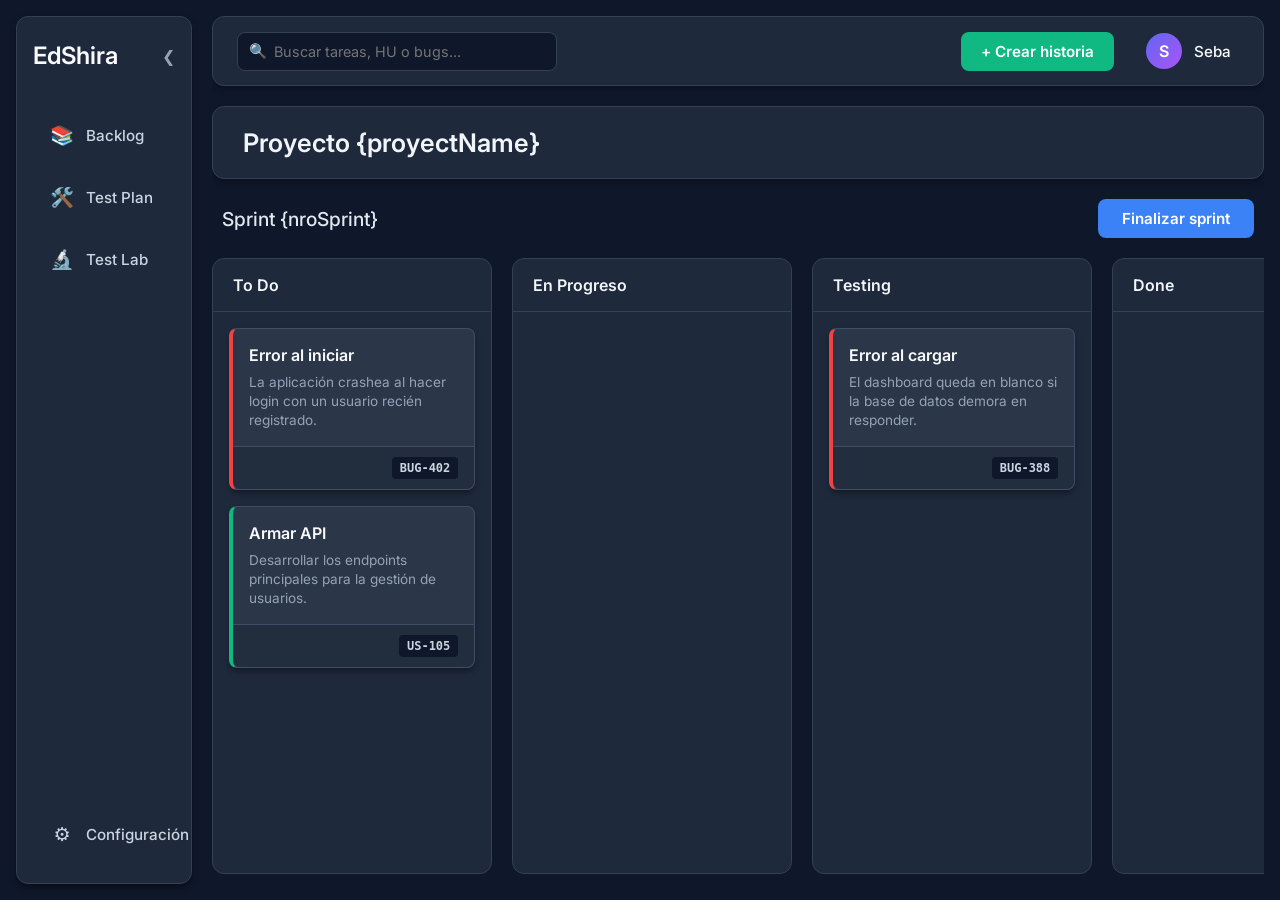
==== src/static/index.html @ 8f356b9b "Subo primera doc y primer index" ====
<!DOCTYPE html>
<html lang="es">
<head>
    <meta charset="UTF-8">
    <meta name="viewport" content="width=device-width, initial-scale=1.0">
    <title>EdShira - Proyecto {proyectName}</title>
    <link rel="stylesheet" href="styles/style.css">
    <link href="https://fonts.googleapis.com/css2?family=Inter:wght@400;500;600&display=swap" rel="stylesheet">
</head>
<body>
    <div class="app-container">
        <aside class="sidebar" id="sidebar">
            <div class="sidebar-header">
                <div class="brand-container">
                    <h2 class="full-logo">EdShira</h2>
                    <h2 class="mini-logo">ES</h2>
                </div>
                <span class="collapse-icon" id="toggle-sidebar">❮</span>
            </div>
            
            <nav class="sidebar-nav">
                <button class="nav-btn" title="Backlog">
                    <span class="nav-icon">📚</span>
                    <span class="nav-text">Backlog</span>
                </button>
                <button class="nav-btn" title="Test Plan">
                    <span class="nav-icon">🛠️</span>
                    <span class="nav-text">Test Plan</span>
                </button>
                <button class="nav-btn" title="Test Lab">
                    <span class="nav-icon">🔬</span>
                    <span class="nav-text">Test Lab</span>
                </button>
            </nav>
            
            <div class="sidebar-footer">
                <button class="nav-btn" title="Configuración">
                    <span class="nav-icon">⚙️</span>
                    <span class="nav-text">Configuración</span>
                </button>
            </div>
        </aside>

        <main class="main-content">
            
            <header class="global-navbar">
                <div class="search-box">
                    <span class="search-icon">🔍</span>
                    <input type="text" placeholder="Buscar tareas, HU o bugs..." class="search-input">
                </div>
                
                <div class="navbar-actions">
                    <button class="btn-create">+ Crear historia</button>
                    <div class="user-profile">
                        <div class="user-avatar">S</div>
                        <span class="user-name">Seba</span>
                    </div>
                </div>
            </header>

            <header class="top-header">
                <h1>Proyecto {proyectName}</h1>
            </header>

            <section class="sprint-header">
                <h2>Sprint {nroSprint}</h2>
                <button class="btn-primary">Finalizar sprint</button>
            </section>

            <div class="kanban-board">
                <div class="kanban-column" data-status="todo">
                    <div class="column-header">
                        <h3>To Do</h3>
                    </div>
                    <div class="kanban-cards">
                        <div class="card bug-card" draggable="true" id="task-1">
                            <div class="card-content">
                                <h4 class="task-title">Error al iniciar</h4>
                                <p class="task-desc">La aplicación crashea al hacer login con un usuario recién registrado.</p>
                            </div>
                            <div class="card-footer">
                                <span class="task-code">BUG-402</span>
                            </div>
                        </div>
                        
                        <div class="card story-card" draggable="true" id="task-2">
                            <div class="card-content">
                                <h4 class="task-title">Armar API</h4>
                                <p class="task-desc">Desarrollar los endpoints principales para la gestión de usuarios.</p>
                            </div>
                            <div class="card-footer">
                                <span class="task-code">US-105</span>
                            </div>
                        </div>
                    </div>
                </div>

                <div class="kanban-column" data-status="inprogress">
                    <div class="column-header">
                        <h3>En Progreso</h3>
                    </div>
                    <div class="kanban-cards"></div>
                </div>

                <div class="kanban-column" data-status="testing">
                    <div class="column-header">
                        <h3>Testing</h3>
                    </div>
                    <div class="kanban-cards">
                        <div class="card bug-card" draggable="true" id="task-3">
                            <div class="card-content">
                                <h4 class="task-title">Error al cargar</h4>
                                <p class="task-desc">El dashboard queda en blanco si la base de datos demora en responder.</p>
                            </div>
                            <div class="card-footer">
                                <span class="task-code">BUG-388</span>
                            </div>
                        </div>
                    </div>
                </div>

                <div class="kanban-column" data-status="done">
                    <div class="column-header">
                        <h3>Done</h3>
                    </div>
                    <div class="kanban-cards"></div>
                </div>
            </div>
        </main>
    </div>
    
    <script src="js/app.js"></script>
</body>
</html>
---- src/static/styles/style.css ----
* {
    margin: 0;
    padding: 0;
    box-sizing: border-box;
    font-family: 'Inter', system-ui, sans-serif;
}

body {
    background-color: #0f172a;
    color: #f1f5f9;
    height: 100vh;
    overflow: hidden;
}

.app-container {
    display: flex;
    height: 100%;
    padding: 16px;
    gap: 20px;
}

/* --- Panel Lateral (Sidebar) --- */
.sidebar {
    width: 260px; /* Ancho expandido */
    background-color: #1e293b;
    border: 1px solid #334155;
    border-radius: 12px;
    display: flex;
    flex-direction: column;
    padding: 24px 16px;
    box-shadow: 0 4px 6px -1px rgba(0, 0, 0, 0.5);
    transition: width 0.3s cubic-bezier(0.4, 0, 0.2, 1);
    overflow: hidden; /* Clave para que los textos no salgan al achicarse */
}

/* Estado Colapsado de la Sidebar */
.sidebar.collapsed {
    width: 80px; /* Ancho de la barra fina */
    padding: 24px 12px;
}

/* Cabecera y Logos de la Sidebar */
.sidebar-header {
    display: flex;
    justify-content: space-between;
    align-items: center;
    margin-bottom: 40px;
    color: #f8fafc;
}

.brand-container h2 {
    font-size: 1.5rem;
    font-weight: 600;
}

.mini-logo { display: none; }
.full-logo { display: block; }

/* Comportamiento de logos y flecha al colapsar */
.sidebar.collapsed .sidebar-header {
    flex-direction: column;
    gap: 24px;
}
.sidebar.collapsed .full-logo { display: none; }
.sidebar.collapsed .mini-logo { display: block; }

.collapse-icon {
    cursor: pointer;
    font-size: 1rem;
    color: #94a3b8;
    transition: transform 0.3s ease, color 0.2s ease;
}
.collapse-icon:hover { color: #f1f5f9; }

/* Gira la flecha 180 grados al colapsar */
.sidebar.collapsed .collapse-icon {
    transform: rotate(180deg);
}

/* Botones de Navegación */
.sidebar-nav {
    flex-grow: 1;
    display: flex;
    flex-direction: column;
    gap: 12px;
}

.nav-btn {
    background-color: transparent;
    border: 1px solid transparent; /* Sin borde de inicio para diseño más limpio */
    border-radius: 8px;
    padding: 12px 16px;
    display: flex;
    align-items: center;
    gap: 12px;
    font-size: 0.95rem;
    font-weight: 500;
    color: #cbd5e1;
    cursor: pointer;
    transition: all 0.2s ease;
    white-space: nowrap; /* Evita que el texto baje de línea */
}

.nav-btn:hover {
    background-color: #334155;
    color: #ffffff;
    border-color: #475569;
}

.nav-icon {
    font-size: 1.2rem;
    min-width: 24px; /* Asegura que el icono tenga espacio fijo */
    text-align: center;
}

/* Comportamiento de botones al colapsar */
.sidebar.collapsed .nav-btn {
    padding: 12px 0;
    justify-content: center; /* Centra el icono */
}
.sidebar.collapsed .nav-text {
    display: none; /* Oculta el texto */
}

.sidebar-footer {
    margin-top: auto;
}

/* --- Contenido Principal (Se mantiene igual que antes) --- */
.main-content {
    flex-grow: 1;
    display: flex;
    flex-direction: column;
    gap: 20px;
    overflow: hidden; /* Para que el tablero haga scroll interno */
}

.top-header {
    background-color: #1e293b;
    border: 1px solid #334155;
    border-radius: 12px;
    padding: 20px 30px;
    box-shadow: 0 4px 6px -1px rgba(0, 0, 0, 0.3);
}

.top-header h1 {
    font-size: 1.6rem;
    font-weight: 600;
}

.sprint-header {
    display: flex;
    justify-content: space-between;
    align-items: center;
    padding: 0 10px;
}

.sprint-header h2 {
    font-size: 1.2rem;
    font-weight: 500;
    color: #e2e8f0;
}

.btn-primary {
    background-color: #3b82f6;
    color: #ffffff;
    border: none;
    border-radius: 8px;
    padding: 10px 24px;
    font-weight: 600;
    font-size: 0.95rem;
    cursor: pointer;
    transition: background-color 0.2s ease;
}

.btn-primary:hover {
    background-color: #2563eb;
}

/* --- Tablero Kanban (Se mantiene igual que antes) --- */
.kanban-board {
    display: flex;
    flex-grow: 1;
    gap: 20px;
    overflow-x: auto;
    padding-bottom: 10px;
}

.kanban-column {
    flex: 1;
    min-width: 280px;
    background-color: #1e293b;
    border: 1px solid #334155;
    border-radius: 12px;
    display: flex;
    flex-direction: column;
}

.column-header {
    padding: 16px 20px;
    border-bottom: 1px solid #334155;
}

.column-header h3 {
    font-size: 1rem;
    font-weight: 600;
    color: #f1f5f9;
}

.kanban-cards {
    padding: 16px;
    flex-grow: 1;
    overflow-y: auto;
    display: flex;
    flex-direction: column;
    gap: 16px;
    transition: background-color 0.2s ease;
}

.kanban-cards.drag-over {
    background-color: #2a384e;
    border-radius: 0 0 12px 12px;
}

/* --- Tarjetas (Cards) --- */
.card {
    background-color: #2b3648;
    border-radius: 8px;
    cursor: grab;
    display: flex;
    flex-direction: column;
    box-shadow: 0 4px 6px -1px rgba(0, 0, 0, 0.4);
    border: 1px solid #3f4e66;
    transition: transform 0.2s ease, box-shadow 0.2s ease;
}

.card:hover {
    transform: translateY(-2px);
    box-shadow: 0 10px 15px -3px rgba(0, 0, 0, 0.5);
    border-color: #64748b;
}

.card:active {
    cursor: grabbing;
}

.card.dragging {
    opacity: 0.6;
    transform: scale(1.02);
}

.card-content {
    padding: 16px;
}

.task-title {
    font-size: 1rem;
    font-weight: 600;
    color: #f8fafc;
    margin-bottom: 8px;
}

.task-desc {
    font-size: 0.85rem;
    color: #94a3b8;
    line-height: 1.4;
}

.card-footer {
    padding: 10px 16px;
    background-color: rgba(15, 23, 42, 0.3);
    border-top: 1px solid #3f4e66;
    display: flex;
    justify-content: flex-end;
    border-radius: 0 0 8px 8px;
}

.task-code {
    font-size: 0.75rem;
    font-family: monospace;
    font-weight: 600;
    background-color: #0f172a;
    color: #cbd5e1;
    padding: 4px 8px;
    border-radius: 4px;
}

.bug-card { border-left: 4px solid #ef4444; }
.story-card { border-left: 4px solid #10b981; }

/* --- Barra de Navegación Global (NUEVA) --- */
.global-navbar {
    display: flex;
    justify-content: space-between;
    align-items: center;
    background-color: #1e293b;
    border: 1px solid #334155;
    border-radius: 12px;
    padding: 12px 24px;
    box-shadow: 0 4px 6px -1px rgba(0, 0, 0, 0.3);
}

.search-box {
    position: relative;
    display: flex;
    align-items: center;
    width: 320px;
}

.search-icon {
    position: absolute;
    left: 12px;
    font-size: 0.9rem;
    color: #94a3b8;
}

.search-input {
    width: 100%;
    background-color: #0f172a;
    border: 1px solid #334155;
    border-radius: 8px;
    padding: 10px 10px 10px 36px;
    color: #f1f5f9;
    font-size: 0.9rem;
    outline: none;
    transition: border-color 0.2s ease, box-shadow 0.2s ease;
}

.search-input:focus {
    border-color: #3b82f6;
    box-shadow: 0 0 0 2px rgba(59, 130, 246, 0.2);
}

.navbar-actions {
    display: flex;
    align-items: center;
    gap: 24px;
}

.btn-create {
    background-color: #10b981; /* Verde esmeralda para acción principal */
    color: #ffffff;
    border: none;
    border-radius: 8px;
    padding: 10px 20px;
    font-weight: 600;
    font-size: 0.95rem;
    cursor: pointer;
    transition: background-color 0.2s ease, transform 0.2s ease;
}

.btn-create:hover {
    background-color: #059669;
    transform: translateY(-1px);
}

.user-profile {
    display: flex;
    align-items: center;
    gap: 12px;
    cursor: pointer;
    padding: 4px 8px;
    border-radius: 8px;
    transition: background-color 0.2s ease;
}

.user-profile:hover {
    background-color: #2a384e;
}

.user-avatar {
    width: 36px;
    height: 36px;
    /* Degradado sutil para el avatar */
    background: linear-gradient(135deg, #6366f1 0%, #a855f7 100%);
    border-radius: 50%;
    display: flex;
    justify-content: center;
    align-items: center;
    font-weight: 600;
    color: white;
    font-size: 1rem;
}

.user-name {
    font-weight: 500;
    font-size: 0.95rem;
    color: #f8fafc;
}
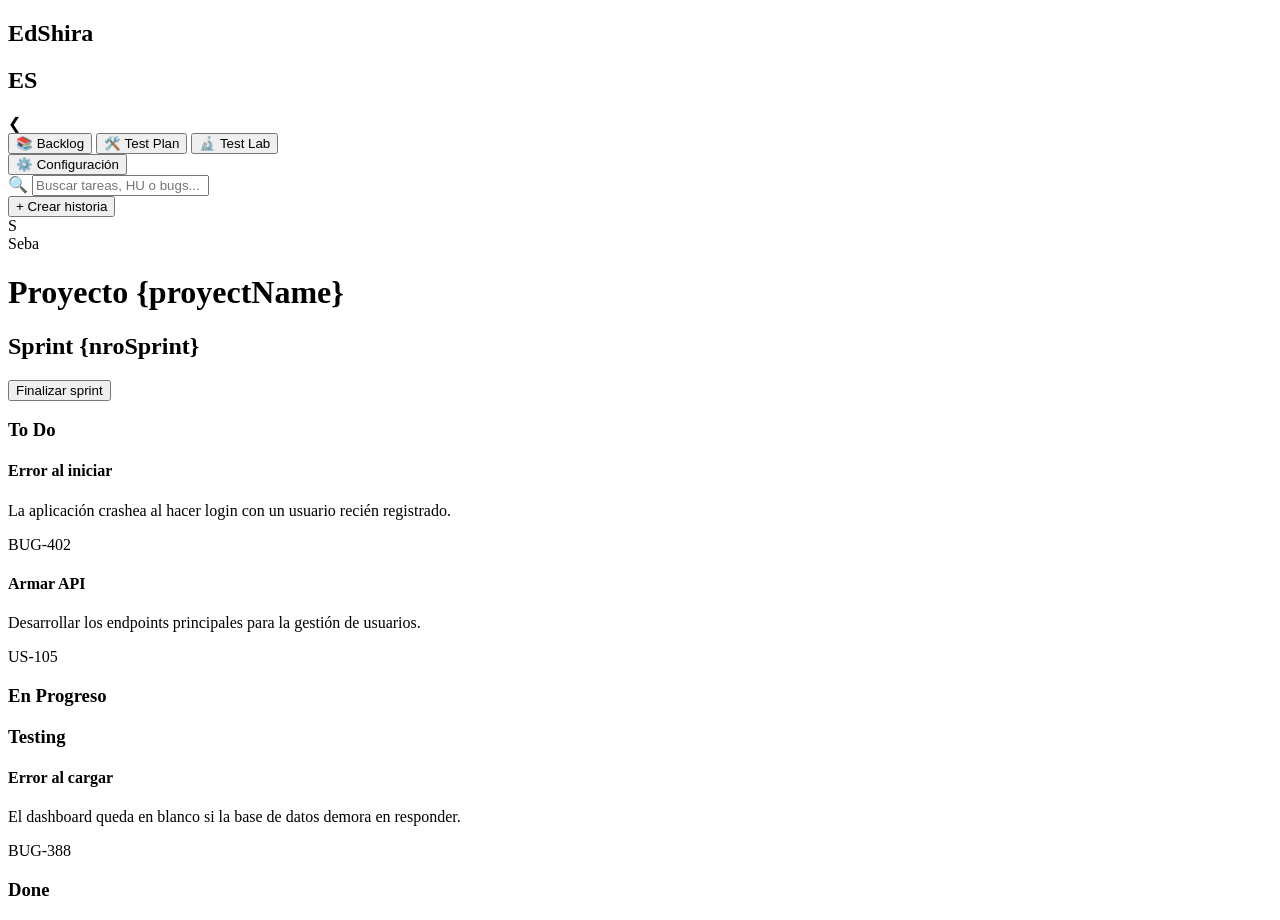
==== commit 3f101afe: "Agrego apis de proyecto" ====
--- a/src/static/index.html
+++ b/src/static/index.html
@@ -4,7 +4,7 @@
     <meta charset="UTF-8">
     <meta name="viewport" content="width=device-width, initial-scale=1.0">
     <title>EdShira - Proyecto {proyectName}</title>
-    <link rel="stylesheet" href="styles/style.css">
+    <link rel="stylesheet" href="/static/styles/style.css">
     <link href="https://fonts.googleapis.com/css2?family=Inter:wght@400;500;600&display=swap" rel="stylesheet">
 </head>
 <body>
@@ -129,6 +129,6 @@
         </main>
     </div>
     
-    <script src="js/app.js"></script>
+    <script src="/static/js/app.js"></script>
 </body>
 </html>
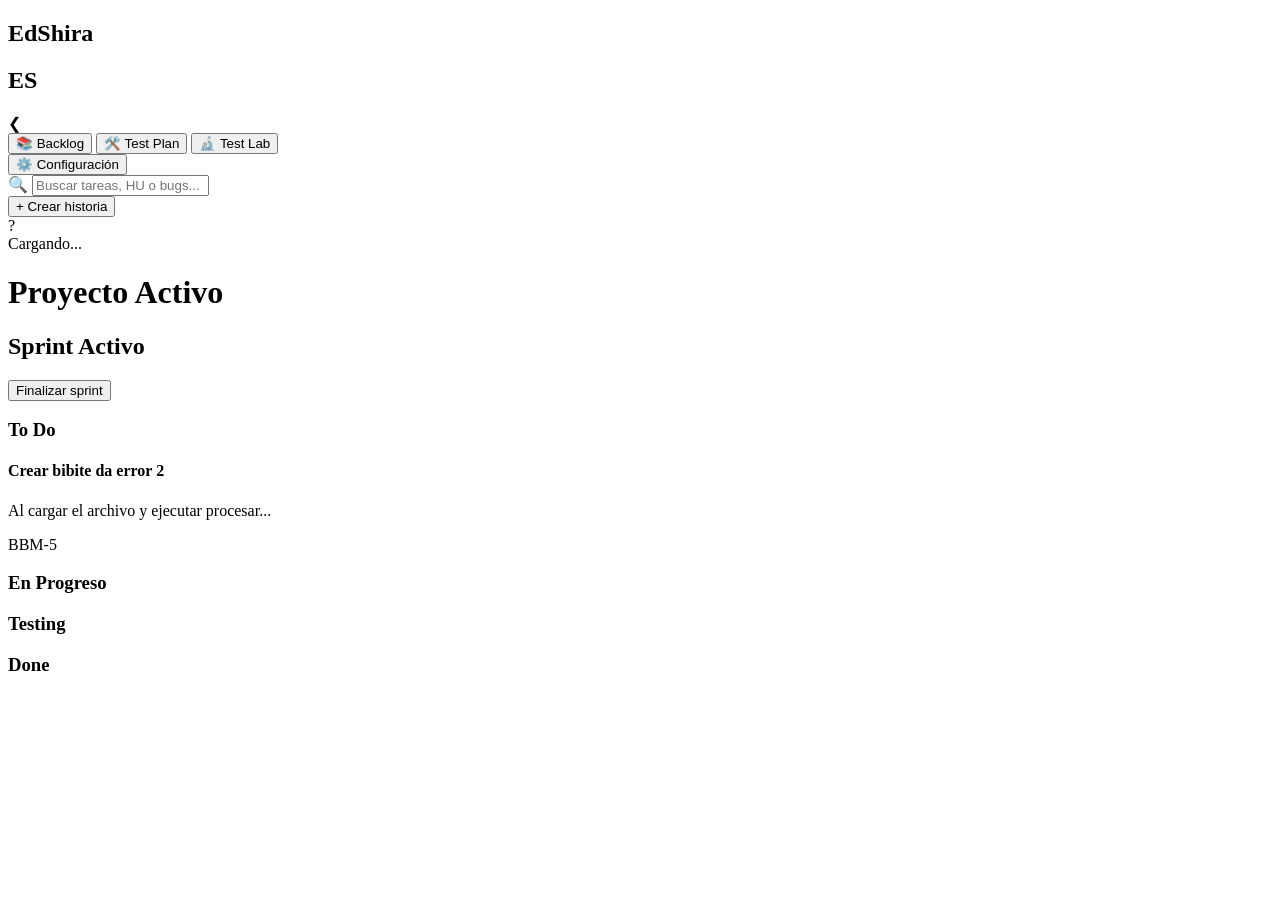
==== commit c15a5493: "Integro login con FE" ====
--- a/src/static/index.html
+++ b/src/static/index.html
@@ -3,12 +3,95 @@
 <head>
     <meta charset="UTF-8">
     <meta name="viewport" content="width=device-width, initial-scale=1.0">
-    <title>EdShira - Proyecto {proyectName}</title>
+    <title>EdShira - Gestión Ágil</title>
     <link rel="stylesheet" href="/static/styles/style.css">
     <link href="https://fonts.googleapis.com/css2?family=Inter:wght@400;500;600&display=swap" rel="stylesheet">
 </head>
 <body>
+
+    <div id="init-modal" class="modal-overlay" style="display: none;">
+        <div class="modal-content">
+            <div class="modal-header">
+                <h2 id="init-modal-title">¡Bienvenido a EdShira! 🚀</h2>
+            </div>
+            
+            <div class="modal-body">
+                <div id="login-section" style="display: none;">
+                    <p class="modal-subtitle">Para empezar, ingresá tu usuario.</p>
+                    <div class="form-group">
+                        <input type="text" id="username-input" class="modal-input" placeholder="Ej: Seba" autocomplete="off">
+                        <p id="login-error" class="error-text" style="display: none;">Por favor, ingresá un nombre.</p>
+                    </div>
+                    <button id="btn-login" class="btn-primary w-100">Ingresar</button>
+                </div>
+
+                <div id="project-section" style="display: none;">
+                    <p class="modal-subtitle">No tenés proyectos. Elegí uno para suscribirte:</p>
+                    <div class="form-group">
+                        <select id="project-select" class="modal-input">
+                            <option value="">Cargando proyectos...</option>
+                        </select>
+                    </div>
+                    <button id="btn-subscribe" class="btn-primary w-100">Suscribirse</button>
+                </div>
+            </div>
+        </div>
+    </div>
+
+    <div id="create-modal" class="modal-overlay" style="display: none;">
+        <div class="modal-content">
+            <div class="modal-header">
+                <h2>Crear Nueva Tarea</h2>
+                <button class="close-modal" id="close-create-modal">✖</button>
+            </div>
+            <div class="modal-body">
+                <div class="form-group">
+                    <label>Tipo de Tarea</label>
+                    <select id="create-type" class="modal-input">
+                        <option value="HU">Historia de Usuario</option>
+                        <option value="Bug">Bug</option>
+                    </select>
+                </div>
+                <div class="form-group">
+                    <label>Título</label>
+                    <input type="text" id="create-title" class="modal-input" placeholder="Ej: Armar API de Login">
+                </div>
+                <div class="form-group">
+                    <label>Descripción</label>
+                    <textarea id="create-desc" class="modal-input" rows="4" placeholder="Detalles de la tarea..."></textarea>
+                </div>
+                <button id="btn-create-task" class="btn-primary w-100">Crear Tarea</button>
+            </div>
+        </div>
+    </div>
+
+    <div id="view-modal" class="modal-overlay" style="display: none;">
+        <div class="modal-content modal-lg">
+            <div class="modal-header">
+                <div class="view-header-title">
+                    <span id="view-code" class="task-code">BBM-0</span>
+                    <h2 id="view-title">Título de la tarea</h2>
+                </div>
+                <button class="close-modal" id="close-view-modal">✖</button>
+            </div>
+            <div class="modal-body view-grid">
+                <div class="view-main">
+                    <label>Descripción</label>
+                    <div id="view-desc" class="view-box">Cargando...</div>
+                </div>
+                <div class="view-sidebar">
+                    <div class="view-detail"><strong>Tipo:</strong> <span id="view-type">-</span></div>
+                    <div class="view-detail"><strong>Estado:</strong> <span id="view-status">-</span></div>
+                    <div class="view-detail"><strong>Sprint:</strong> <span id="view-sprint">-</span></div>
+                    <div class="view-detail"><strong>Proyecto:</strong> <span id="view-project">-</span></div>
+                    <div class="view-detail"><strong>Creador:</strong> <span id="view-creator">-</span></div>
+                    <div class="view-detail"><strong>Responsable:</strong> <span id="view-owner">-</span></div>
+                </div>
+            </div>
+        </div>
+    </div>
     <div class="app-container">
+        
         <aside class="sidebar" id="sidebar">
             <div class="sidebar-header">
                 <div class="brand-container">
@@ -50,79 +133,51 @@
                 </div>
                 
                 <div class="navbar-actions">
-                    <button class="btn-create">+ Crear historia</button>
+                    <button class="btn-create" id="btn-open-create">+ Crear historia</button>
                     <div class="user-profile">
-                        <div class="user-avatar">S</div>
-                        <span class="user-name">Seba</span>
+                        <div class="user-avatar" id="nav-avatar">?</div>
+                        <span class="user-name" id="nav-username">Cargando...</span>
                     </div>
                 </div>
             </header>
 
             <header class="top-header">
-                <h1>Proyecto {proyectName}</h1>
+                <h1 id="project-title-display">Proyecto Activo</h1>
             </header>
 
             <section class="sprint-header">
-                <h2>Sprint {nroSprint}</h2>
+                <h2 id="sprint-title-display">Sprint Activo</h2>
                 <button class="btn-primary">Finalizar sprint</button>
             </section>
 
             <div class="kanban-board">
                 <div class="kanban-column" data-status="todo">
-                    <div class="column-header">
-                        <h3>To Do</h3>
-                    </div>
+                    <div class="column-header"><h3>To Do</h3></div>
                     <div class="kanban-cards">
-                        <div class="card bug-card" draggable="true" id="task-1">
+                        <div class="card bug-card" draggable="true" id="8">
                             <div class="card-content">
-                                <h4 class="task-title">Error al iniciar</h4>
-                                <p class="task-desc">La aplicación crashea al hacer login con un usuario recién registrado.</p>
+                                <h4 class="task-title">Crear bibite da error 2</h4>
+                                <p class="task-desc">Al cargar el archivo y ejecutar procesar...</p>
                             </div>
                             <div class="card-footer">
-                                <span class="task-code">BUG-402</span>
-                            </div>
-                        </div>
-                        
-                        <div class="card story-card" draggable="true" id="task-2">
-                            <div class="card-content">
-                                <h4 class="task-title">Armar API</h4>
-                                <p class="task-desc">Desarrollar los endpoints principales para la gestión de usuarios.</p>
-                            </div>
-                            <div class="card-footer">
-                                <span class="task-code">US-105</span>
+                                <span class="task-code">BBM-5</span>
                             </div>
                         </div>
                     </div>
                 </div>
 
                 <div class="kanban-column" data-status="inprogress">
-                    <div class="column-header">
-                        <h3>En Progreso</h3>
-                    </div>
+                    <div class="column-header"><h3>En Progreso</h3></div>
                     <div class="kanban-cards"></div>
                 </div>
 
                 <div class="kanban-column" data-status="testing">
-                    <div class="column-header">
-                        <h3>Testing</h3>
-                    </div>
-                    <div class="kanban-cards">
-                        <div class="card bug-card" draggable="true" id="task-3">
-                            <div class="card-content">
-                                <h4 class="task-title">Error al cargar</h4>
-                                <p class="task-desc">El dashboard queda en blanco si la base de datos demora en responder.</p>
-                            </div>
-                            <div class="card-footer">
-                                <span class="task-code">BUG-388</span>
-                            </div>
-                        </div>
-                    </div>
+                    <div class="column-header"><h3>Testing</h3></div>
+                    <div class="kanban-cards"></div>
                 </div>
 
                 <div class="kanban-column" data-status="done">
-                    <div class="column-header">
-                        <h3>Done</h3>
-                    </div>
+                    <div class="column-header"><h3>Done</h3></div>
                     <div class="kanban-cards"></div>
                 </div>
             </div>
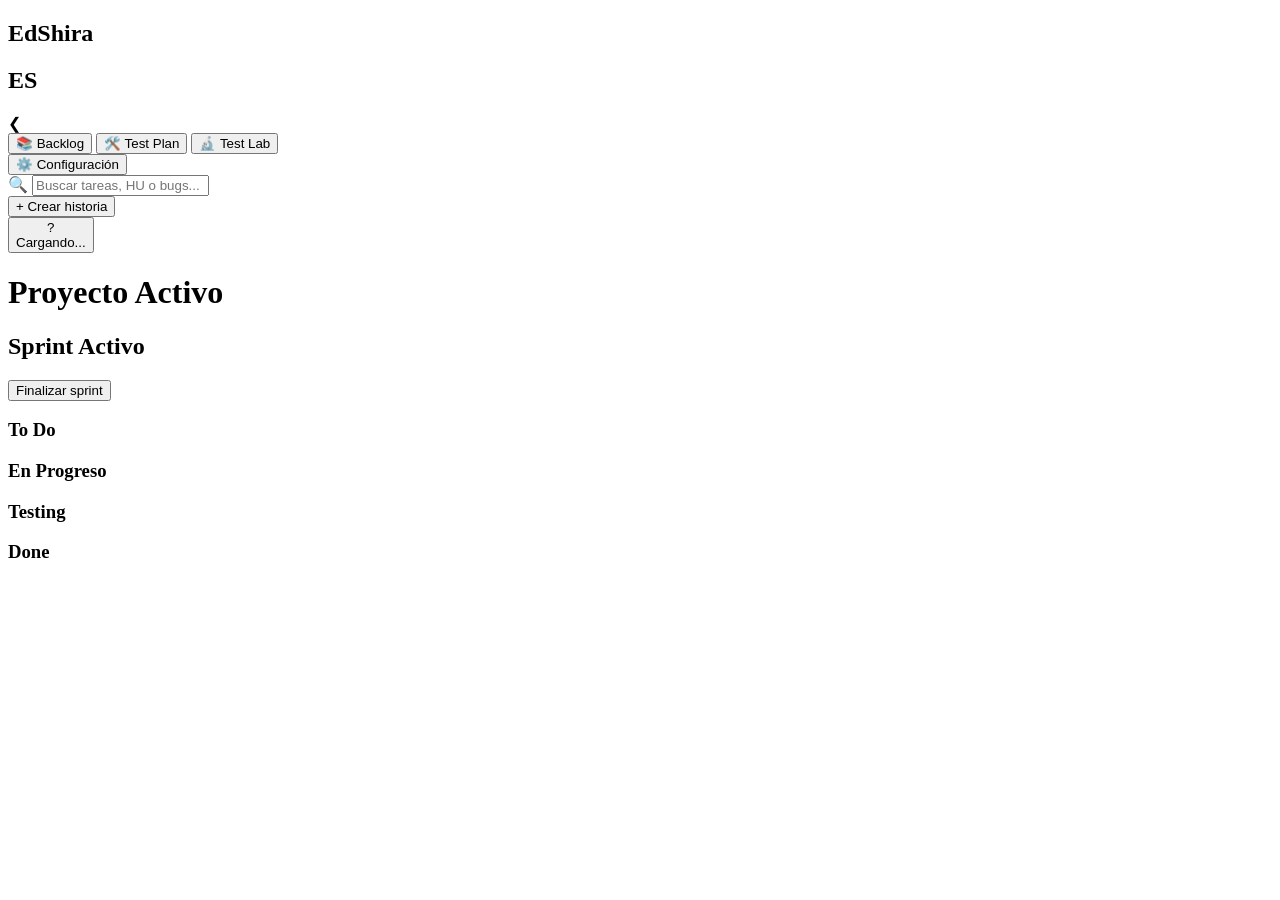
==== commit 89a1bd88: "Cambios esteticos" ====
--- a/src/static/index.html
+++ b/src/static/index.html
@@ -60,33 +60,92 @@
                     <label>Descripción</label>
                     <textarea id="create-desc" class="modal-input" rows="4" placeholder="Detalles de la tarea..."></textarea>
                 </div>
+
+                <div class="form-group checkbox-group">
+                    <label class="checkbox-label" style="cursor: pointer; display: flex; align-items: center; gap: 8px;">
+                        <input type="checkbox" id="create-in-sprint" checked>
+                        <span>Agregar al sprint actual</span>
+                    </label>
+                </div>
+                
                 <button id="btn-create-task" class="btn-primary w-100">Crear Tarea</button>
             </div>
         </div>
     </div>
 
+    <div id="change-project-modal" class="modal-overlay" style="display: none;">
+        <div class="modal-content">
+            <div class="modal-header">
+                <h2>Cambiar de Proyecto</h2>
+                <button class="close-modal" id="close-change-project-modal">✖</button>
+            </div>
+            <div class="modal-body">
+                <p class="modal-subtitle">Selecciona el proyecto al que deseas cambiar:</p>
+                <div class="form-group">
+                    <select id="change-project-select" class="modal-input">
+                        <option value="">Cargando proyectos...</option>
+                    </select>
+                </div>
+                <button id="btn-confirm-change-project" class="btn-primary w-100">Cambiar Proyecto</button>
+            </div>
+        </div>
+    </div>
+
     <div id="view-modal" class="modal-overlay" style="display: none;">
-        <div class="modal-content modal-lg">
-            <div class="modal-header">
-                <div class="view-header-title">
-                    <span id="view-code" class="task-code">BBM-0</span>
+        <div class="modal-content modal-stacked">
+            
+            <div class="modal-header-stacked">
+                <div class="title-container">
+                    <span id="view-code" class="task-code-badge">BBM-0</span>
                     <h2 id="view-title">Título de la tarea</h2>
                 </div>
                 <button class="close-modal" id="close-view-modal">✖</button>
             </div>
-            <div class="modal-body view-grid">
-                <div class="view-main">
-                    <label>Descripción</label>
-                    <div id="view-desc" class="view-box">Cargando...</div>
-                </div>
-                <div class="view-sidebar">
-                    <div class="view-detail"><strong>Tipo:</strong> <span id="view-type">-</span></div>
-                    <div class="view-detail"><strong>Estado:</strong> <span id="view-status">-</span></div>
-                    <div class="view-detail"><strong>Sprint:</strong> <span id="view-sprint">-</span></div>
-                    <div class="view-detail"><strong>Proyecto:</strong> <span id="view-project">-</span></div>
-                    <div class="view-detail"><strong>Creador:</strong> <span id="view-creator">-</span></div>
-                    <div class="view-detail"><strong>Responsable:</strong> <span id="view-owner">-</span></div>
-                </div>
+            
+            <div class="modal-body-stacked">
+                
+                <div class="meta-row double-col">
+                    <div class="meta-field">
+                        <strong>Tipo de Historia</strong>
+                        <span id="view-type">-</span>
+                    </div>
+                    <div class="meta-field">
+                        <strong>Estado</strong>
+                        <span id="view-status">-</span>
+                    </div>
+                </div>
+                
+                <div class="meta-row double-col">
+                    <div class="meta-field">
+                        <strong>Proyecto</strong>
+                        <span id="view-project">-</span>
+                    </div>
+                    <div class="meta-field">
+                        <strong>Sprint</strong>
+                        <span id="view-sprint">-</span>
+                    </div>
+                </div>
+                
+                <div class="meta-row double-col">
+                    <div class="meta-field">
+                        <strong>Creador</strong>
+                        <span id="view-creator">-</span>
+                    </div>
+                    <div class="meta-field">
+                        <strong>Responsable</strong>
+                        <select id="view-owner-select" class="view-select">
+                            <option value="">Sin asignar</option>
+                        </select>
+                    </div>
+                </div>
+                
+                <div class="meta-row single-col">
+                    <div class="meta-field">
+                        <strong class="section-label">Descripción</strong>
+                        <div id="view-desc" class="view-box">Cargando...</div>
+                    </div>
+                </div>
+
             </div>
         </div>
     </div>
@@ -102,15 +161,15 @@
             </div>
             
             <nav class="sidebar-nav">
-                <button class="nav-btn" title="Backlog">
+                <button class="nav-btn" title="Backlog" onclick="window.location.href='/edshira/backlog'">
                     <span class="nav-icon">📚</span>
                     <span class="nav-text">Backlog</span>
                 </button>
-                <button class="nav-btn" title="Test Plan">
+                <button class="nav-btn" title="Test Plan" onclick="window.location.href='/edshira/testing'">
                     <span class="nav-icon">🛠️</span>
                     <span class="nav-text">Test Plan</span>
                 </button>
-                <button class="nav-btn" title="Test Lab">
+                <button class="nav-btn" title="Test Lab"  onclick="window.location.href='/edshira/testing'">
                     <span class="nav-icon">🔬</span>
                     <span class="nav-text">Test Lab</span>
                 </button>
@@ -135,8 +194,20 @@
                 <div class="navbar-actions">
                     <button class="btn-create" id="btn-open-create">+ Crear historia</button>
                     <div class="user-profile">
-                        <div class="user-avatar" id="nav-avatar">?</div>
-                        <span class="user-name" id="nav-username">Cargando...</span>
+                        <button class="user-avatar-btn" id="user-avatar-btn">
+                            <div class="user-avatar" id="nav-avatar">?</div>
+                            <span class="user-name" id="nav-username">Cargando...</span>
+                        </button>
+                        <div class="user-dropdown" id="user-dropdown" style="display: none;">
+                            <button class="dropdown-item" id="btn-logout">
+                                <span class="dropdown-icon">🚪</span>
+                                <span>Desloguear</span>
+                            </button>
+                            <button class="dropdown-item" id="btn-change-project">
+                                <span class="dropdown-icon">📁</span>
+                                <span>Cambiar de Proyecto</span>
+                            </button>
+                        </div>
                     </div>
                 </div>
             </header>
@@ -154,31 +225,30 @@
                 <div class="kanban-column" data-status="todo">
                     <div class="column-header"><h3>To Do</h3></div>
                     <div class="kanban-cards">
-                        <div class="card bug-card" draggable="true" id="8">
-                            <div class="card-content">
-                                <h4 class="task-title">Crear bibite da error 2</h4>
-                                <p class="task-desc">Al cargar el archivo y ejecutar procesar...</p>
-                            </div>
-                            <div class="card-footer">
-                                <span class="task-code">BBM-5</span>
-                            </div>
-                        </div>
+                        <div class="skeleton-card"></div>
+                        <div class="skeleton-card"></div>
                     </div>
                 </div>
 
                 <div class="kanban-column" data-status="inprogress">
                     <div class="column-header"><h3>En Progreso</h3></div>
-                    <div class="kanban-cards"></div>
+                    <div class="kanban-cards">
+                        <div class="skeleton-card"></div>
+                    </div>
                 </div>
 
                 <div class="kanban-column" data-status="testing">
                     <div class="column-header"><h3>Testing</h3></div>
-                    <div class="kanban-cards"></div>
+                    <div class="kanban-cards">
+                        <div class="skeleton-card"></div>
+                    </div>
                 </div>
 
                 <div class="kanban-column" data-status="done">
                     <div class="column-header"><h3>Done</h3></div>
-                    <div class="kanban-cards"></div>
+                    <div class="kanban-cards">
+                        <div class="skeleton-card"></div>
+                    </div>
                 </div>
             </div>
         </main>
